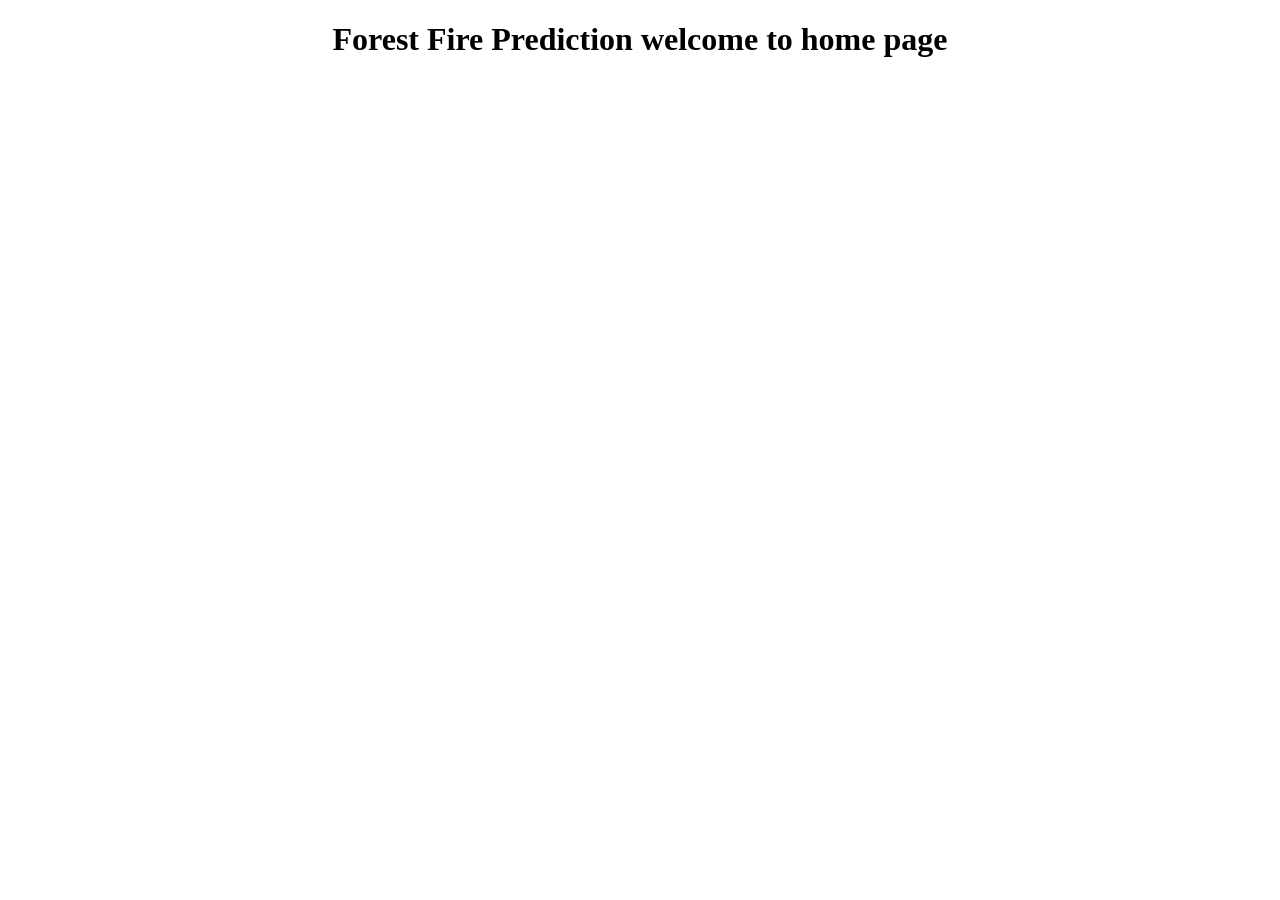
==== templates/index.html @ 01f78aaa "This is forest_fire ml model" ====
<!DOCTYPE html>
<html lang="en">
<head>
    <meta charset="UTF-8">
    <meta name="viewport" content="width=device-width, initial-scale=1.0">
    <title>Document</title>
</head>
<body>
    <center><h1>Forest Fire Prediction welcome to home page</h1></center>
</body>
</html>
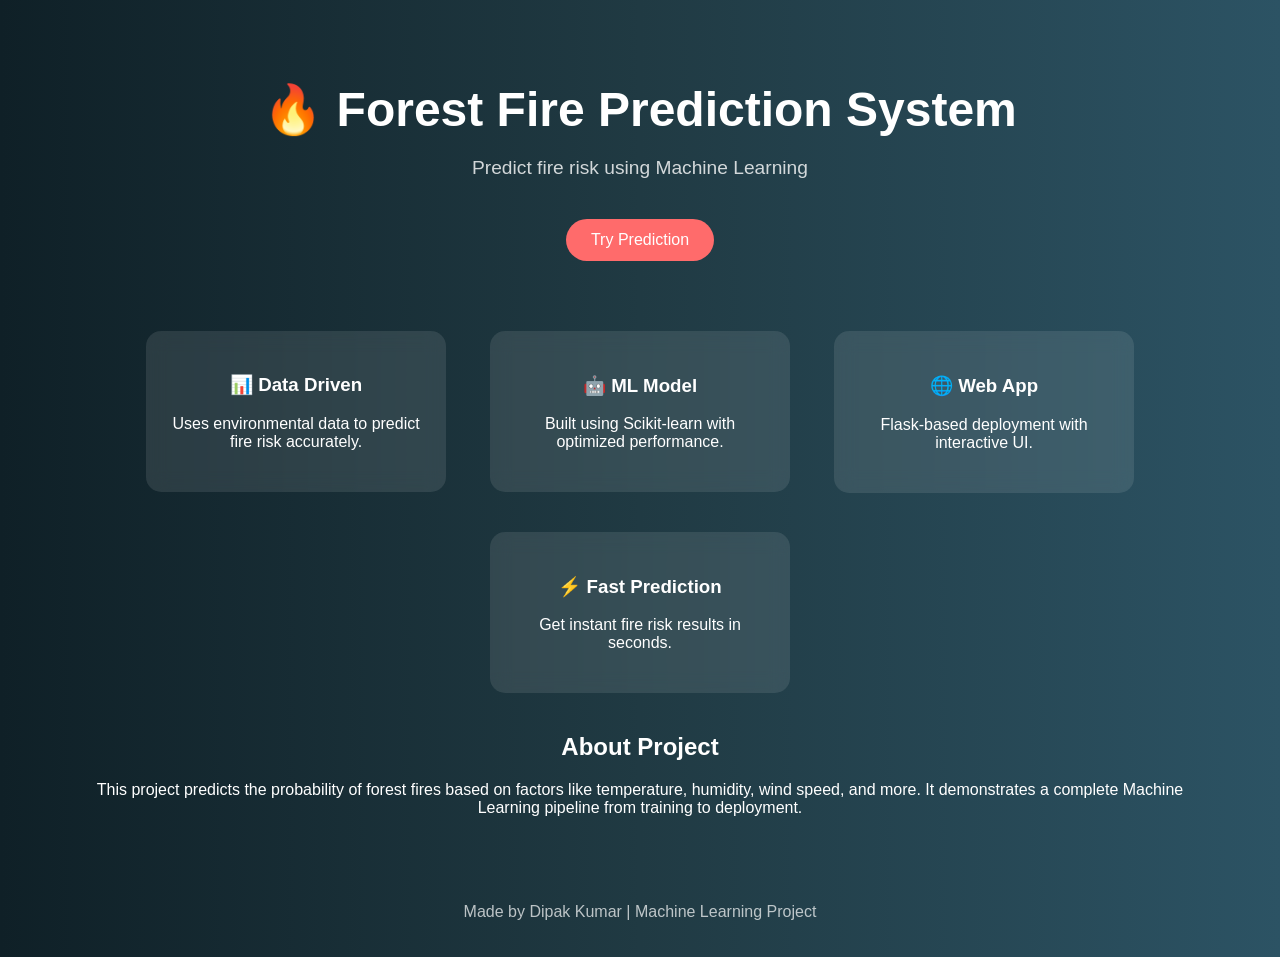
==== commit 78032a17: "UI Upgrade" ====
--- a/templates/index.html
+++ b/templates/index.html
@@ -3,9 +3,123 @@
 <head>
     <meta charset="UTF-8">
     <meta name="viewport" content="width=device-width, initial-scale=1.0">
-    <title>Document</title>
+    <title>Forest Fire Prediction</title>
+
+    <style>
+        body {
+            margin: 0;
+            font-family: 'Segoe UI', sans-serif;
+            background: linear-gradient(to right, #0f2027, #203a43, #2c5364);
+            color: white;
+        }
+
+        header {
+            text-align: center;
+            padding: 50px 20px;
+        }
+
+        header h1 {
+            font-size: 3rem;
+            margin-bottom: 10px;
+        }
+
+        header p {
+            font-size: 1.2rem;
+            opacity: 0.8;
+        }
+
+        .container {
+            width: 90%;
+            margin: auto;
+            text-align: center;
+        }
+
+        .card {
+            background: rgba(255, 255, 255, 0.1);
+            padding: 25px;
+            margin: 20px;
+            border-radius: 15px;
+            backdrop-filter: blur(10px);
+            display: inline-block;
+            width: 250px;
+            transition: 0.3s;
+        }
+
+        .card:hover {
+            transform: scale(1.05);
+            background: rgba(255, 255, 255, 0.2);
+        }
+
+        button {
+            padding: 12px 25px;
+            border: none;
+            border-radius: 25px;
+            background: #ff6b6b;
+            color: white;
+            font-size: 16px;
+            cursor: pointer;
+            margin-top: 20px;
+        }
+
+        button:hover {
+            background: #ff4757;
+        }
+
+        footer {
+            text-align: center;
+            padding: 20px;
+            margin-top: 50px;
+            opacity: 0.7;
+        }
+    </style>
 </head>
+
 <body>
-    <center><h1>Forest Fire Prediction welcome to home page</h1></center>
+
+    <!-- Header -->
+    <header>
+        <h1>🔥 Forest Fire Prediction System</h1>
+        <p>Predict fire risk using Machine Learning</p>
+        <button onclick="location.href='/predictdata'">Try Prediction</button>
+    </header>
+
+    <!-- Features -->
+    <div class="container">
+        <div class="card">
+            <h3>📊 Data Driven</h3>
+            <p>Uses environmental data to predict fire risk accurately.</p>
+        </div>
+
+        <div class="card">
+            <h3>🤖 ML Model</h3>
+            <p>Built using Scikit-learn with optimized performance.</p>
+        </div>
+
+        <div class="card">
+            <h3>🌐 Web App</h3>
+            <p>Flask-based deployment with interactive UI.</p>
+        </div>
+
+        <div class="card">
+            <h3>⚡ Fast Prediction</h3>
+            <p>Get instant fire risk results in seconds.</p>
+        </div>
+    </div>
+
+    <!-- About Section -->
+    <div class="container">
+        <h2>About Project</h2>
+        <p>
+            This project predicts the probability of forest fires based on factors like temperature,
+            humidity, wind speed, and more. It demonstrates a complete Machine Learning pipeline 
+            from training to deployment.
+        </p>
+    </div>
+
+    <!-- Footer -->
+    <footer>
+        <p>Made by Dipak Kumar | Machine Learning Project</p>
+    </footer>
+
 </body>
 </html>
